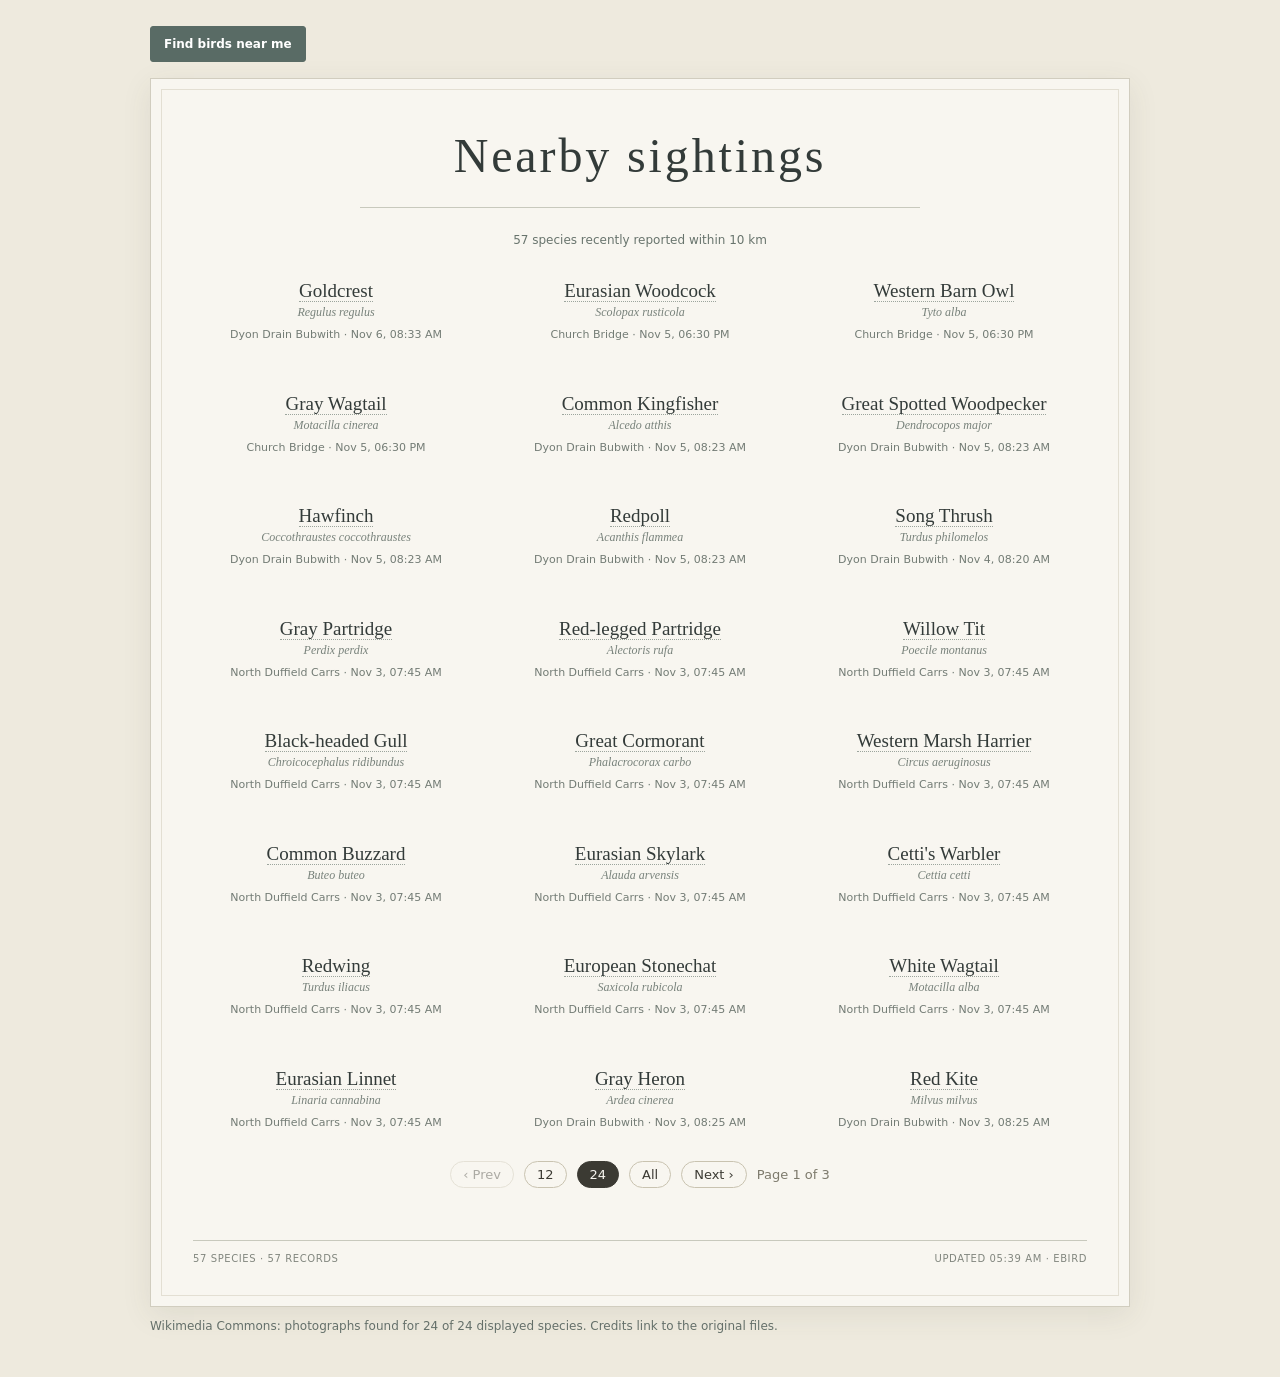
==== index.html @ 6eaa2cfe "pagination" ====
<!doctype html>
<html lang="en">
<head>
<meta charset="utf-8"><meta name="viewport" content="width=device-width,initial-scale=1">
<meta name="theme-color" content="#e9e5d9"><title>Birds Around Me — Heard Today</title>
<link rel="stylesheet" href="css/style.css">
</head>
<body><main class="shell">
<div class="toolbar"><div class="controls"><button id="locate" class="primary">Find birds near me</button></div></div>
<section class="poster" aria-label="Bird sightings poster">
<header class="mast"><h1>Nearby sightings</h1></header>
<div class="rule"></div><div class="summary" id="summary">A small record of the birds recently reported nearby</div>
<section class="birds" id="birds"><div class="empty">Your local bird list will appear here.<br>Choose <b>Find birds near me</b> and allow location access.</div></section>
<nav class="pager" id="pager" aria-label="Pagination"></nav>
<footer class="footer"><span id="count">Awaiting observations</span><span id="updated">eBird · Recent nearby observations</span></footer>
</section>
<div class="status" id="status" role="status" aria-live="polite"></div>
<input id="worker" type="hidden" value="https://ebird-api.chrisjones59.workers.dev">
</main>
<script src="js/app.js"></script>
</body>
</html>
---- css/style.css ----
:root{--paper:#eeeade;--ink:#333b39;--muted:#727b75;--sage:#9ba9a4;--line:#c8c9bd;--rust:#a56d55;--card:#f7f5ee}
*{box-sizing:border-box}body{margin:0;background:var(--paper);color:var(--ink);font-family:Georgia,'Times New Roman',serif;padding:26px 16px 40px}
.shell{max-width:980px;margin:auto}.toolbar{display:flex;gap:10px;align-items:center;justify-content:space-between;flex-wrap:wrap;font:12px/1.4 system-ui,sans-serif;color:var(--muted);margin-bottom:16px}.controls{display:flex;gap:8px;flex-wrap:wrap}button{border:1px solid #9ca59d;background:#f5f3eb;color:#36413c;border-radius:3px;padding:10px 13px;font:600 12px system-ui,sans-serif;cursor:pointer}button.primary{background:#596b65;color:white;border-color:#596b65}button:disabled{opacity:.55;cursor:wait}
.poster{position:relative;background:#f8f6f0;border:1px solid #d1cdbf;padding:clamp(18px,4vw,42px);box-shadow:0 8px 28px #484b3a18;min-height:670px;overflow:hidden}.poster:before{content:"";position:absolute;inset:10px;border:1px solid #e3dfd3;pointer-events:none}.mast{text-align:center;position:relative}.eyebrow{font:italic 12px system-ui,sans-serif;color:#76827c;letter-spacing:.12em}.mast h1{font-size:clamp(30px,5vw,48px);letter-spacing:.06em;font-weight:500;margin:7px 0 5px}.sub{font:12px system-ui,sans-serif;color:#7b827c;letter-spacing:.08em}.rule{height:1px;background:var(--line);margin:24px auto 25px;max-width:560px}
.summary{text-align:center;font:12px system-ui,sans-serif;color:#68746d;margin-bottom:18px}.birds{display:grid;grid-template-columns:repeat(3,minmax(0,1fr));gap:22px 18px;position:relative}.bird{text-align:center;min-width:0;padding:8px 6px 12px}.bird img{width:100%;height:145px;object-fit:contain;mix-blend-mode:multiply;filter:saturate(.82);display:block}.bird .art{height:145px;display:grid;place-items:center;color:#66776e;font-size:74px;opacity:.8}.photo{position:relative}.cc-btn{position:absolute;right:2px;bottom:2px;width:26px;height:26px;padding:0;border-radius:50%;background:rgba(247,245,238,.92);border:1px solid #9ca59d;color:#4f5b55;display:grid;place-items:center;cursor:pointer}.cc-btn svg{width:16px;height:16px;display:block}.photo-credit[hidden]{display:none}.photo-credit{font:9px/1.35 system-ui,sans-serif;color:#8a8c82;margin:3px auto 0;max-width:230px}.photo-credit a{color:#727b75;text-decoration:underline;text-underline-offset:2px}.bird h2{font-size:19px;font-weight:500;margin:7px 0 3px}.bird h2 a{color:inherit;text-decoration:none;border-bottom:1px dotted #9ca59d}.bird h2 a:hover{border-bottom-style:solid}.bird .latin{font:italic 12px Georgia,serif;color:#78827b}.bird .detail{font:11px/1.5 system-ui,sans-serif;color:#737c75;margin-top:7px}.tag{display:inline-block;border-top:1px solid #c7cabe;padding-top:5px;margin-top:8px;font:10px system-ui,sans-serif;letter-spacing:.06em;color:#7d685b;text-transform:uppercase}
.empty{grid-column:1/-1;text-align:center;padding:65px 20px;color:#68746d;font:14px/1.7 system-ui,sans-serif}.footer{display:flex;justify-content:space-between;gap:12px;flex-wrap:wrap;border-top:1px solid var(--line);margin-top:24px;padding-top:12px;font:10px system-ui,sans-serif;color:#81867e;letter-spacing:.06em;text-transform:uppercase}.status{font:12px/1.5 system-ui,sans-serif;color:#65716b;margin:10px 0 0;min-height:20px}.status.error{color:#9b493b}.settings{margin:14px 0 0;padding:12px;background:#f7f5ee;border:1px solid #d4d0c4;font:12px system-ui,sans-serif;color:#69746d}.settings label{display:block;margin-bottom:6px}.settings input{width:min(100%,520px);padding:9px;border:1px solid #c5c9bf;background:white;font:12px system-ui,sans-serif}.fine{font:11px/1.5 system-ui,sans-serif;color:#82877f;margin-top:7px}
@media(max-width:650px){body{padding:14px 9px}.poster{min-height:600px;padding:22px 15px}.birds{grid-template-columns:repeat(2,minmax(0,1fr));gap:12px}.bird img,.bird .art{height:115px}.bird h2{font-size:17px}.photo-credit{font-size:8px}.toolbar{align-items:flex-start}.controls{width:100%}}
@media print{body{background:white;padding:0}.toolbar,.settings,.status{display:none}.poster{box-shadow:none;border:0}.poster:before{inset:8px}}

.pager { display:flex; justify-content:center; align-items:center; gap:10px; flex-wrap:wrap;
  font:13px/1 system-ui,sans-serif; color:#7d7a6c; padding:18px 8px 28px; }
.pager button { background:none; border:1px solid #c9c3b0; border-radius:999px; padding:6px 12px;
  font:inherit; color:#3b3a33; cursor:pointer; }
.pager button[aria-pressed="true"] { background:#3b3a33; color:#f7f5ef; border-color:#3b3a33; }
.pager button:disabled { opacity:.4; cursor:default; }
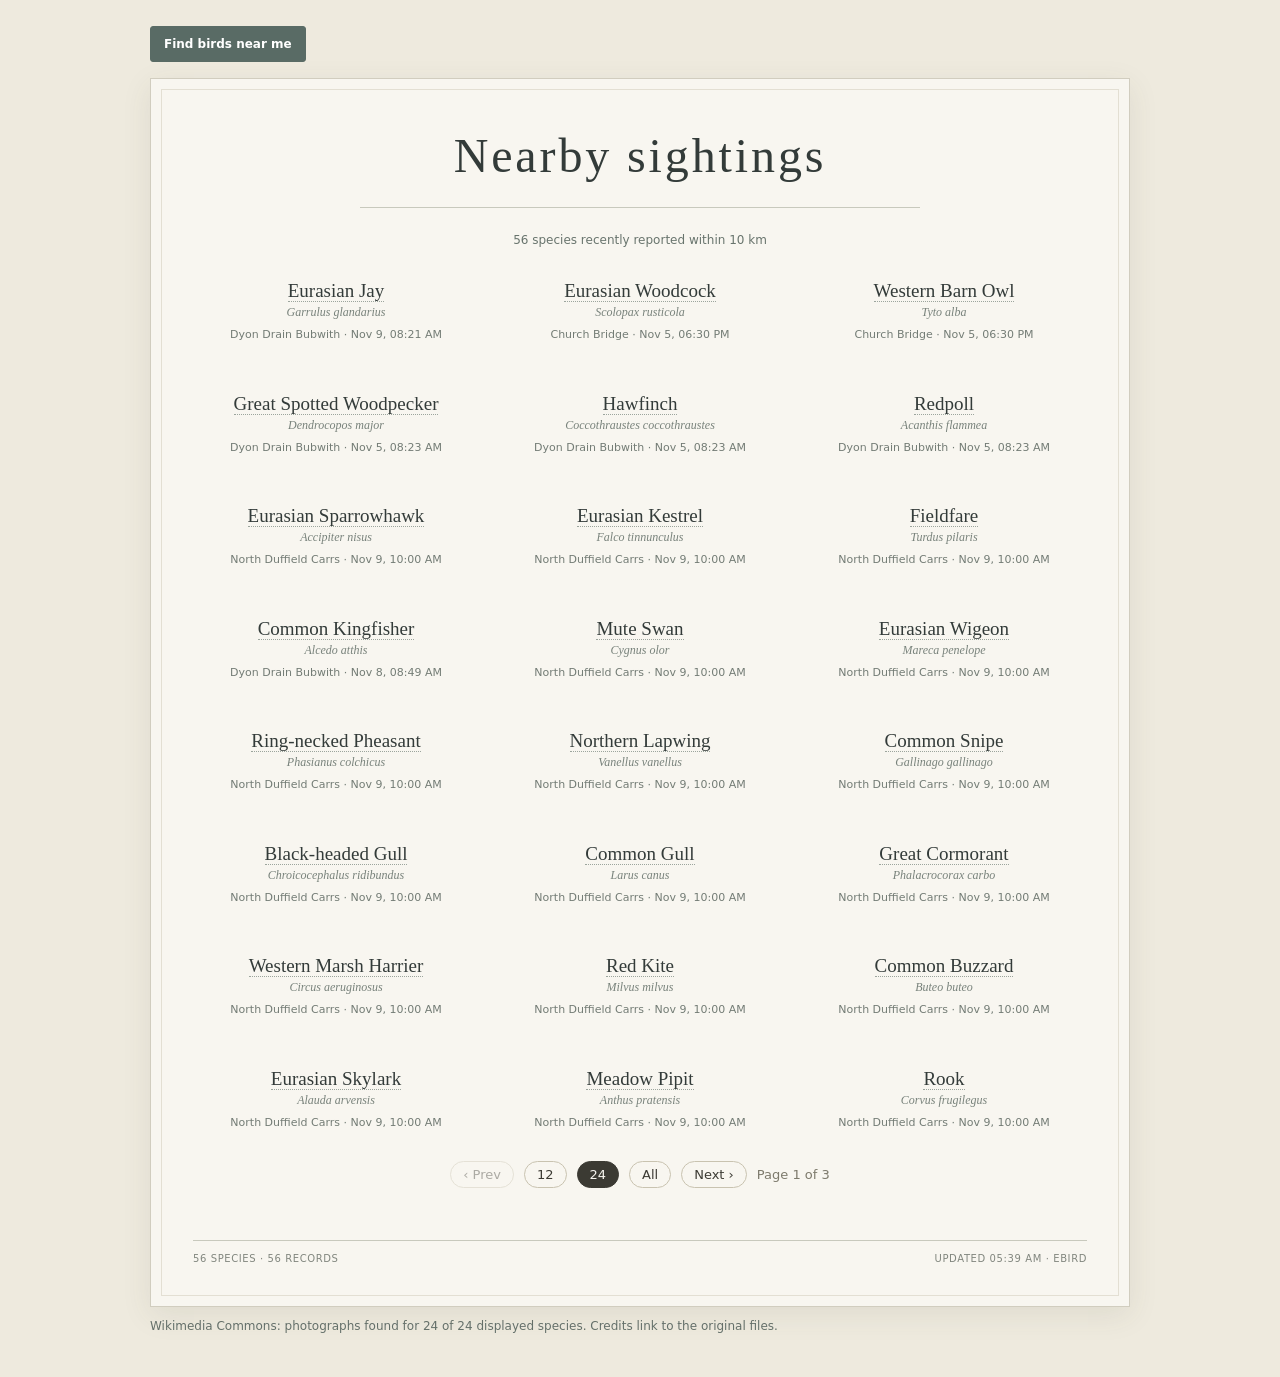
==== commit 42b374bd: "favicon" ====
--- a/index.html
+++ b/index.html
@@ -3,6 +3,7 @@
 <head>
 <meta charset="utf-8"><meta name="viewport" content="width=device-width,initial-scale=1">
 <meta name="theme-color" content="#e9e5d9"><title>Birds Around Me — Heard Today</title>
+<link rel="icon" href="favicon.jpg" type="image/jpg">
 <link rel="stylesheet" href="css/style.css">
 </head>
 <body><main class="shell">
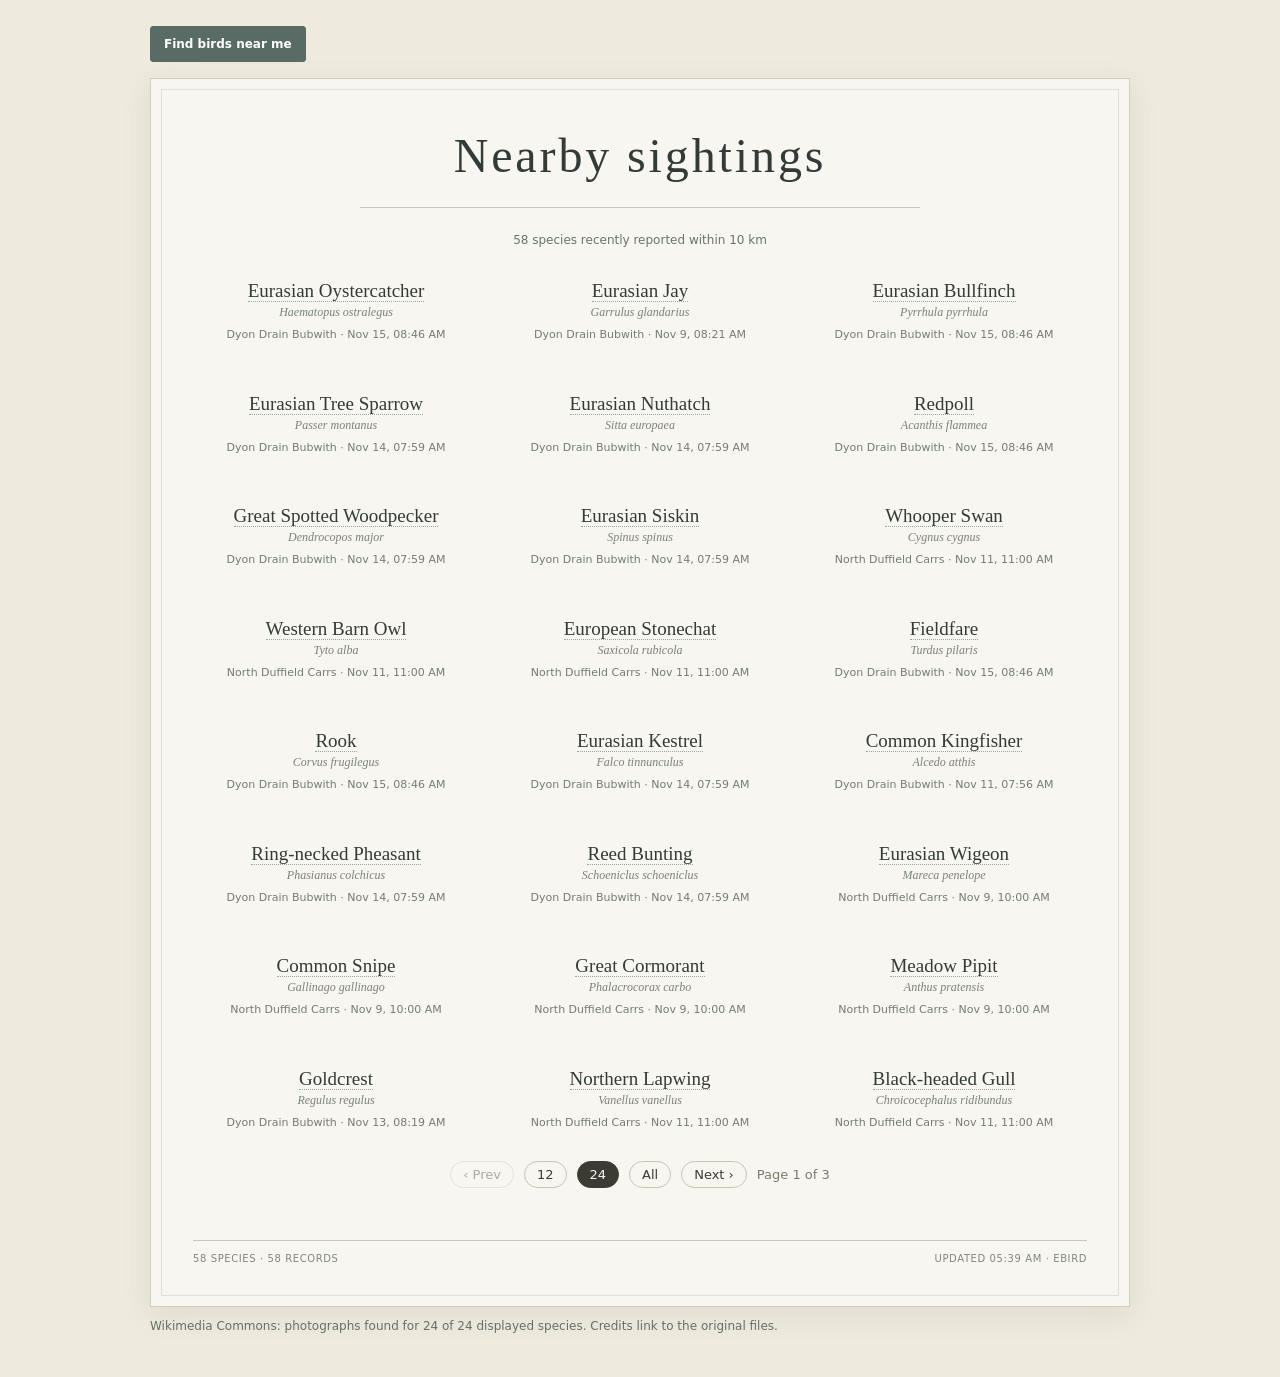
==== commit e2b33338: "update" ====
--- a/index.html
+++ b/index.html
@@ -2,12 +2,13 @@
 <html lang="en">
 <head>
 <meta charset="utf-8"><meta name="viewport" content="width=device-width,initial-scale=1">
-<meta name="theme-color" content="#e9e5d9"><title>Birds Around Me — Heard Today</title>
+<meta name="theme-color" content="#e9e5d9"><title>Birds Near Me</title>
 <link rel="icon" href="favicon.jpg" type="image/jpg">
 <link rel="stylesheet" href="css/style.css">
+<style>[hidden]{display:none!important}</style>
 </head>
 <body><main class="shell">
-<div class="toolbar"><div class="controls"><button id="locate" class="primary">Find birds near me</button></div></div>
+<div class="toolbar"><div class="controls"><button id="locate" class="primary">Find birds near me</button><button id="share" class="primary" hidden>Share these results</button><a id="liveLink" href="./" hidden>See live sightings near you</a></div></div>
 <section class="poster" aria-label="Bird sightings poster">
 <header class="mast"><h1>Nearby sightings</h1></header>
 <div class="rule"></div><div class="summary" id="summary">A small record of the birds recently reported nearby</div>
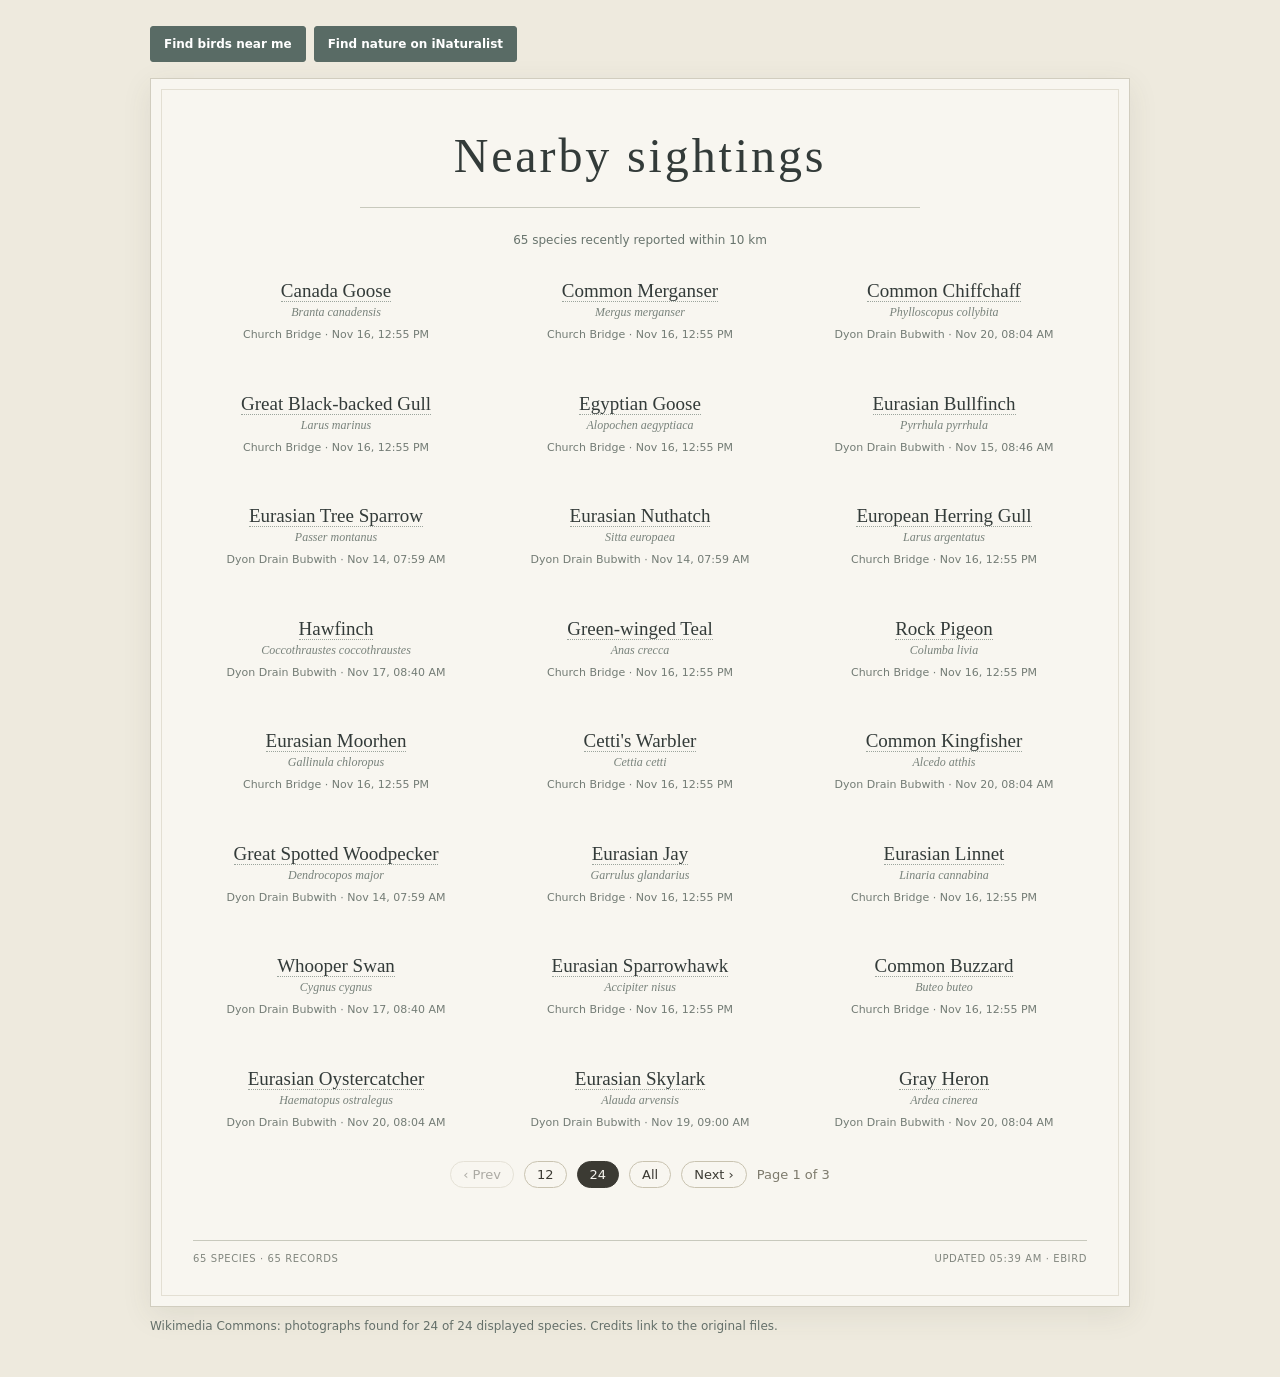
==== commit 0cb1a25e: "update" ====
--- a/index.html
+++ b/index.html
@@ -8,7 +8,7 @@
 <style>[hidden]{display:none!important}</style>
 </head>
 <body><main class="shell">
-<div class="toolbar"><div class="controls"><button id="locate" class="primary">Find birds near me</button><button id="share" class="primary" hidden>Share these results</button><a id="liveLink" href="./" hidden>See live sightings near you</a></div></div>
+<div class="toolbar"><div class="controls"><button id="locate" class="primary">Find birds near me</button><button id="inat" class="primary">Find nature on iNaturalist</button><button id="share" class="primary" hidden>Share these results</button><a id="liveLink" href="./" hidden>See live sightings near you</a></div></div>
 <section class="poster" aria-label="Bird sightings poster">
 <header class="mast"><h1>Nearby sightings</h1></header>
 <div class="rule"></div><div class="summary" id="summary">A small record of the birds recently reported nearby</div>
